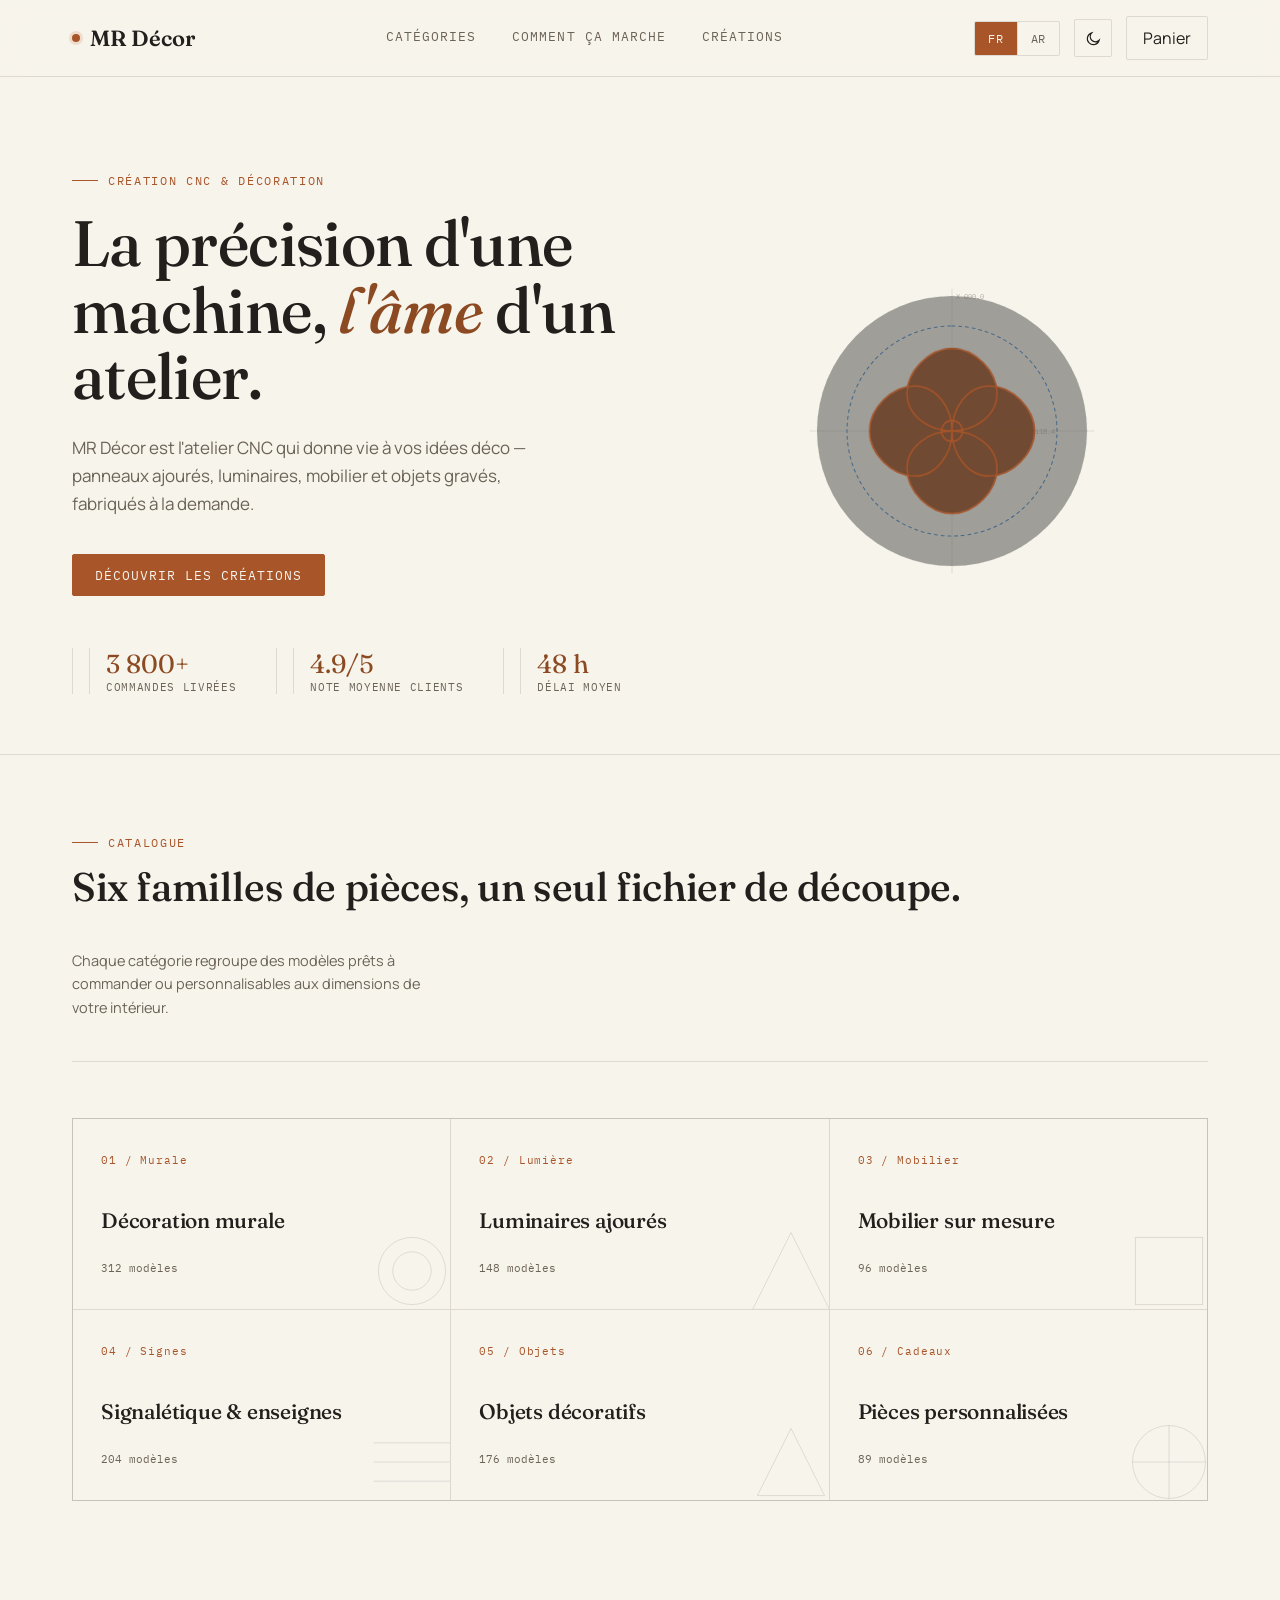
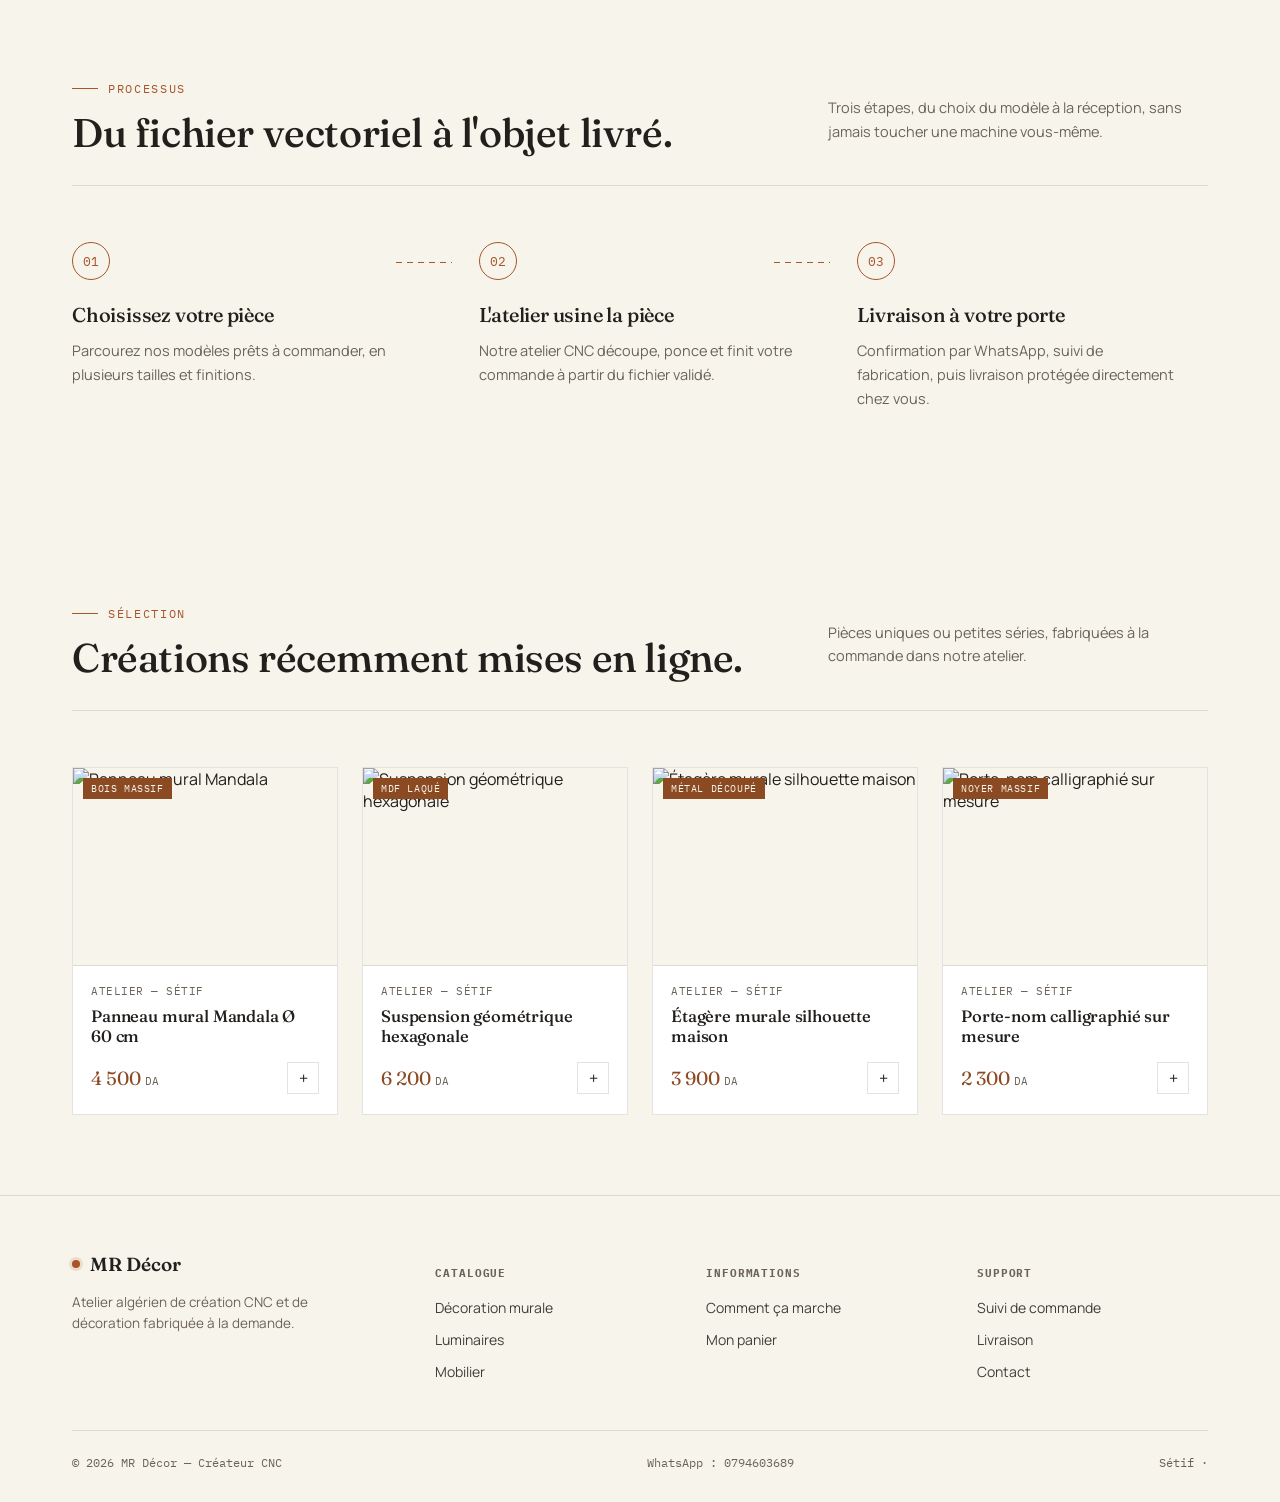
==== index.html @ 7116a019 "Add files via upload" ====
<!DOCTYPE html>
<html lang="fr" dir="ltr">
<head>
<meta charset="UTF-8">
<meta name="viewport" content="width=device-width, initial-scale=1.0">
<title>MR Décor — Création CNC & décoration</title>
<link rel="icon" type="image/png"  href="images/iconn.ico">
<link rel="preconnect" href="https://fonts.googleapis.com">
<link href="https://fonts.googleapis.com/css2?family=Fraunces:opsz,wght@9..144,300;9..144,400;9..144,500;9..144,600&family=IBM+Plex+Mono:wght@400;500&family=Manrope:wght@400;500;600;700&family=Markazi+Text:wght@500;600;700&family=Tajawal:wght@400;500;700&display=swap" rel="stylesheet">
<link rel="stylesheet" href="styles.css">
</head>
<body>

<header>
  <div class="wrap nav">
    <div class="logo"><span class="dot"></span>MR Décor</div>
    <nav class="links">
      <a href="#categories" data-i18n="nav.categories">Catégories</a>
      <a href="#comment" data-i18n="nav.comment">Comment ça marche</a>
      <a href="#produits" data-i18n="nav.produits">Créations</a>
    </nav>
    <div class="header-actions">
      <div class="lang-switch" role="group" aria-label="Langue">
        <button class="lang-btn active" data-lang="fr">FR</button>
        <button class="lang-btn" data-lang="ar">AR</button>
      </div>
      <button class="theme-toggle" id="themeToggle" aria-label="Changer de thème">
        <svg class="icon-moon" viewBox="0 0 24 24"><path d="M20 14.5A8.5 8.5 0 1 1 9.5 4a6.5 6.5 0 0 0 10.5 10.5z"/></svg>
        <svg class="icon-sun" viewBox="0 0 24 24"><circle cx="12" cy="12" r="4.5"/><path d="M12 2v3M12 19v3M4.2 4.2l2.1 2.1M17.7 17.7l2.1 2.1M2 12h3M19 12h3M4.2 19.8l2.1-2.1M17.7 6.3l2.1-2.1"/></svg>
      </button>
      <a class="cart-btn" href="commande.html">
        <span data-i18n="header.cart">Panier</span> <span class="cart-badge" id="cartBadge" style="display:none;">0</span>
      </a>
    </div>
    <div class="burger mono" style="font-size:12px;" data-i18n="header.menu">MENU</div>
  </div>
</header>

<section class="hero">
  <div class="wrap hero-grid">
    <div>
      <div class="eyebrow" data-i18n="hero.eyebrow">Création CNC & décoration</div>
      <h1 data-i18n="hero.title" data-i18n-html="true">La précision d'une machine, <em>l'âme</em> d'un atelier.</h1>
      <p class="lead" data-i18n="hero.lead">MR Décor est l'atelier CNC qui donne vie à vos idées déco — panneaux ajourés, luminaires, mobilier et objets gravés, fabriqués à la demande.</p>
      <div class="hero-actions">
        <a href="#produits" class="btn solid" data-i18n="hero.cta1">Découvrir les créations</a>
      </div>
      <div class="hero-stats">
        <div><div class="num">3 800+</div><div class="lbl" data-i18n="hero.stat1">Commandes livrées</div></div>
        <div><div class="num">4.9/5</div><div class="lbl" data-i18n="hero.stat2">Note moyenne clients</div></div>
        <div><div class="num">48 h</div><div class="lbl" data-i18n="hero.stat3">Délai moyen</div></div>
      </div>
    </div>

    <div class="hero-art">
      <svg viewBox="0 0 400 400">
        <circle class="crosshair" cx="200" cy="200" r="180" stroke-dasharray="2 6"/>
        <line class="crosshair" x1="200" y1="10" x2="200" y2="390"/>
        <line class="crosshair" x1="10" y1="200" x2="390" y2="200"/>
        <text class="coord" x="205" y="24">X 000.0</text>
        <text class="coord" x="300" y="204">Y 118.4</text>
        <path class="toolpath" d="M200,60 A140,140 0 0 1 340,200 A140,140 0 0 1 200,340 A140,140 0 0 1 60,200 A140,140 0 0 1 200,60 Z"/>
        <path class="rosace-fill" d="M200,90 C230,90 260,120 260,150 C260,180 230,200 200,200 C170,200 140,180 140,150 C140,120 170,90 200,90 Z
          M200,200 C230,200 260,220 260,250 C260,280 230,310 200,310 C170,310 140,280 140,250 C140,220 170,200 200,200 Z
          M90,200 C90,170 120,140 150,140 C180,140 200,170 200,200 C200,230 180,260 150,260 C120,260 90,230 90,200 Z
          M200,200 C200,170 220,140 250,140 C280,140 310,170 310,200 C310,230 280,260 250,260 C220,260 200,230 200,200 Z"/>
        <path class="cutline" d="M200,90 C230,90 260,120 260,150 C260,180 230,200 200,200 C170,200 140,180 140,150 C140,120 170,90 200,90 Z
          M200,200 C230,200 260,220 260,250 C260,280 230,310 200,310 C170,310 140,280 140,250 C140,220 170,200 200,200 Z
          M90,200 C90,170 120,140 150,140 C180,140 200,170 200,200 C200,230 180,260 150,260 C120,260 90,230 90,200 Z
          M200,200 C200,170 220,140 250,140 C280,140 310,170 310,200 C310,230 280,260 250,260 C220,260 200,230 200,200 Z
          M200,200 m-14,0 a14,14 0 1,0 28,0 a14,14 0 1,0 -28,0"/>
      </svg>
    </div>
  </div>
</section>













<section class="section tight" id="categories">
  <div class="wrap">
    <div class="sec-head reveal">
      <div><div class="eyebrow" data-i18n="cat.eyebrow">Catalogue</div><h2 data-i18n="cat.title">Six familles de pièces, un seul fichier de découpe.</h2></div>
      <p data-i18n="cat.desc">Chaque catégorie regroupe des modèles prêts à commander ou personnalisables aux dimensions de votre intérieur.</p>
    </div>
    <div class="cat-grid reveal">
      <a href="#produits" class="cat-card"><div class="idx" data-i18n="cat.1.idx">01 / Murale</div><h3 data-i18n="cat.1.title">Décoration murale</h3><div class="n" data-i18n="cat.1.n">312 modèles</div><svg viewBox="0 0 100 100"><circle cx="50" cy="50" r="35"/><circle cx="50" cy="50" r="20"/></svg></a>
      <a href="#produits" class="cat-card"><div class="idx" data-i18n="cat.2.idx">02 / Lumière</div><h3 data-i18n="cat.2.title">Luminaires ajourés</h3><div class="n" data-i18n="cat.2.n">148 modèles</div><svg viewBox="0 0 100 100"><polygon points="50,10 90,90 10,90"/></svg></a>
      <a href="#produits" class="cat-card"><div class="idx" data-i18n="cat.3.idx">03 / Mobilier</div><h3 data-i18n="cat.3.title">Mobilier sur mesure</h3><div class="n" data-i18n="cat.3.n">96 modèles</div><svg viewBox="0 0 100 100"><rect x="15" y="15" width="70" height="70"/></svg></a>
      <a href="#produits" class="cat-card"><div class="idx" data-i18n="cat.4.idx">04 / Signes</div><h3 data-i18n="cat.4.title">Signalétique & enseignes</h3><div class="n" data-i18n="cat.4.n">204 modèles</div><svg viewBox="0 0 100 100"><line x1="10" y1="30" x2="90" y2="30"/><line x1="10" y1="50" x2="90" y2="50"/><line x1="10" y1="70" x2="90" y2="70"/></svg></a>
      <a href="#produits" class="cat-card"><div class="idx" data-i18n="cat.5.idx">05 / Objets</div><h3 data-i18n="cat.5.title">Objets décoratifs</h3><div class="n" data-i18n="cat.5.n">176 modèles</div><svg viewBox="0 0 100 100"><path d="M50 15 L85 85 L15 85 Z"/></svg></a>
      <a href="#produits" class="cat-card"><div class="idx" data-i18n="cat.6.idx">06 / Cadeaux</div><h3 data-i18n="cat.6.title">Pièces personnalisées</h3><div class="n" data-i18n="cat.6.n">89 modèles</div><svg viewBox="0 0 100 100"><circle cx="50" cy="50" r="38"/><line x1="50" y1="12" x2="50" y2="88"/><line x1="12" y1="50" x2="88" y2="50"/></svg></a>
    </div>
  </div>
</section>

<section class="section" id="comment">
  <div class="wrap">
    <div class="sec-head reveal">
      <div><div class="eyebrow" data-i18n="comment.eyebrow">Processus</div><h2 data-i18n="comment.title">Du fichier vectoriel à l'objet livré.</h2></div>
      <p data-i18n="comment.desc">Trois étapes, du choix du modèle à la réception, sans jamais toucher une machine vous-même.</p>
    </div>
    <div class="steps reveal">
      <div class="step"><div class="num">01</div><h3 data-i18n="step.1.title">Choisissez votre pièce</h3><p data-i18n="step.1.desc">Parcourez nos modèles prêts à commander, en plusieurs tailles et finitions.</p></div>
      <div class="step"><div class="num">02</div><h3 data-i18n="step.2.title">L'atelier usine la pièce</h3><p data-i18n="step.2.desc">Notre atelier CNC découpe, ponce et finit votre commande à partir du fichier validé.</p></div>
      <div class="step"><div class="num">03</div><h3 data-i18n="step.3.title">Livraison à votre porte</h3><p data-i18n="step.3.desc">Confirmation par WhatsApp, suivi de fabrication, puis livraison protégée directement chez vous.</p></div>
    </div>
  </div>
</section>

<section class="section tight" id="produits">
  <div class="wrap">
    <div class="sec-head reveal">
      <div><div class="eyebrow" data-i18n="prod.eyebrow">Sélection</div><h2 data-i18n="prod.title">Créations récemment mises en ligne.</h2></div>
      <p data-i18n="prod.desc">Pièces uniques ou petites séries, fabriquées à la commande dans notre atelier.</p>
    </div>

    <div class="prod-grid reveal">
      <div class="prod-card">
        <div class="prod-thumb"><span class="prod-tag" data-i18n-prod="p1.tag">Bois massif</span>
          <img src="images/produit-1.jpg" alt="Panneau mural Mandala"></div>
        <div class="prod-body">
          <div class="maker">Atelier  — Sétif</div>
          <h3 data-i18n-prod="p1.name">Panneau mural Mandala Ø 60 cm</h3>
          <div class="prod-foot"><div class="price">4 500 <small>DA</small></div>
            <a class="add" href="commande.html?id=p1">+</a>
          </div>
        </div>
      </div>

      <div class="prod-card">
        <div class="prod-thumb"><span class="prod-tag" data-i18n-prod="p2.tag">MDF laqué</span>
          <img src="images/produit-2.jpg" alt="Suspension géométrique hexagonale"></div>
        <div class="prod-body">
          <div class="maker">Atelier  — Sétif</div>
          <h3 data-i18n-prod="p2.name">Suspension géométrique hexagonale</h3>
          <div class="prod-foot"><div class="price">6 200 <small>DA</small></div>
            <a class="add" href="commande.html?id=p2">+</a>
          </div>
        </div>
      </div>

      <div class="prod-card">
        <div class="prod-thumb"><span class="prod-tag" data-i18n-prod="p3.tag">Métal découpé</span>
          <img src="images/produit-3.jpg" alt="Étagère murale silhouette maison"></div>
        <div class="prod-body">
          <div class="maker">Atelier  — Sétif</div>
          <h3 data-i18n-prod="p3.name">Étagère murale silhouette maison</h3>
          <div class="prod-foot"><div class="price">3 900 <small>DA</small></div>
            <a class="add" href="commande.html?id=p3">+</a>
          </div>
        </div>
      </div>

      <div class="prod-card">
        <div class="prod-thumb"><span class="prod-tag" data-i18n-prod="p4.tag">Noyer massif</span>
          <img src="images/produit-4.jpg" alt="Porte-nom calligraphié sur mesure"></div>
        <div class="prod-body">
          <div class="maker">Atelier  — Sétif</div>
          <h3 data-i18n-prod="p4.name">Porte-nom calligraphié sur mesure</h3>
          <div class="prod-foot"><div class="price">2 300 <small>DA</small></div>
            <a class="add" href="commande.html?id=p4">+</a>
          </div>
        </div>
      </div>
    </div>
  </div>
</section>

<footer>
  <div class="wrap">
    <div class="foot-grid">
      <div>
        <div class="logo" style="font-size:19px;"><span class="dot"></span>MR Décor</div>
        <p style="color:var(--paper-dim); font-size:13.5px; margin-top:16px; max-width:280px; line-height:1.6;" data-i18n="footer.desc">Atelier algérien de création CNC et de décoration fabriquée à la demande.</p>
      </div>
      <div><h4 data-i18n="footer.col1">Catalogue</h4><ul>
        <li><a href="#categories" data-i18n="footer.col1.l1">Décoration murale</a></li>
        <li><a href="#categories" data-i18n="footer.col1.l2">Luminaires</a></li>
        <li><a href="#categories" data-i18n="footer.col1.l3">Mobilier</a></li>
      </ul></div>
      <div><h4 data-i18n="footer.col2">Informations</h4><ul>
        <li><a href="#comment" data-i18n="footer.col2.l2">Comment ça marche</a></li>
        <li><a href="commande.html" data-i18n="footer.col2.l4">Mon panier</a></li>
      </ul></div>
      <div><h4 data-i18n="footer.col3">Support</h4><ul>
        <li><a href="#" data-i18n="footer.col3.l1">Suivi de commande</a></li>
        <li><a href="#" data-i18n="footer.col3.l2">Livraison</a></li>
        <li><a href="#" data-i18n="footer.col3.l3">Contact</a></li>
      </ul></div>
    </div>
    <div class="foot-bottom">
      <span data-i18n="footer.copy">© 2026 MR Décor — Créateur CNC</span>
     <span data-i18n="footer.number">WhatsApp : 0794603689</span>

      <span data-i18n="footer.cities">Sétif ·</span>
    </div>
  </div>
</footer>

<script src="script.js"></script>

</body>
</html>
---- styles.css ----
:root{
    --graphite:#F7F4EC;
    --graphite-2:#FFFFFF;
    --paper:#221F1C;
    --paper-dim:#6B6357;
    --copper:#A8552A;
    --copper-soft:#8C4A22;
    --blueprint:#3E6488;
    --walnut:#6B4126;
    --line:rgba(34,31,28,0.12);
    --ok:#4F7A49;
    --err:#B5453F;
    --header-bg:rgba(247,244,236,0.88);
    --overlay-bg:rgba(20,18,15,0.45);
    --card-light-bg:#F3EEE3;
    --card-light-ink:#221F1C;
    --card-light-ink-dim:#5B5347;
    --radius:2px;
  }
  html[data-theme="dark"]{
    --graphite:#17181A;
    --graphite-2:#1F2124;
    --paper:#EFEAE0;
    --paper-dim:#D9D2C2;
    --copper:#C97D4B;
    --copper-soft:#E3B48C;
    --blueprint:#5C82A3;
    --walnut:#7A4E30;
    --line:rgba(239,234,224,0.14);
    --ok:#8FAF8A;
    --err:#C97D7D;
    --header-bg:rgba(23,24,26,0.88);
    --overlay-bg:rgba(10,10,10,0.55);
    --card-light-bg:#F3EEE3;
    --card-light-ink:#221F1C;
    --card-light-ink-dim:#5B5347;
  }
  *{box-sizing:border-box;}
  html{scroll-behavior:smooth;}
  body{margin:0;background:var(--graphite);color:var(--paper);font-family:'Manrope',sans-serif;-webkit-font-smoothing:antialiased;}
  h1,h2,h3,.display{font-family:'Fraunces',serif;font-weight:500;letter-spacing:-0.01em;margin:0;}
  .mono{font-family:'IBM Plex Mono',monospace;letter-spacing:0.06em;text-transform:uppercase;}
  a{color:inherit;text-decoration:none;}
  img{max-width:100%;display:block;}
  .wrap{max-width:1200px;margin:0 auto;padding:0 32px;}
  @media(max-width:640px){.wrap{padding:0 20px;}}
  @media (prefers-reduced-motion: reduce){*{animation-duration:0.01ms !important; transition-duration:0.01ms !important;}}
  button{font-family:inherit;}
  input,select,textarea{
    font-family:'Manrope',sans-serif; font-size:14px;
    background:var(--graphite); color:var(--paper);
    border:1px solid var(--line); border-radius:var(--radius);
    padding:12px 14px; width:100%; outline:none;
    transition:border-color .2s;
  }
  input:focus,select:focus,textarea:focus{border-color:var(--copper);}
  label{font-family:'IBM Plex Mono',monospace; font-size:11px; text-transform:uppercase; letter-spacing:0.06em; color:var(--paper-dim); display:block; margin-bottom:8px;}
  .field{margin-bottom:18px;}
  .field-row{display:grid; grid-template-columns:1fr 1fr; gap:16px;}
  @media(max-width:520px){.field-row{grid-template-columns:1fr;}}

  /* ---------- Header ---------- */
  header{position:sticky; top:0; z-index:50; background:var(--header-bg); backdrop-filter:blur(10px); border-bottom:1px solid var(--line);}
  .nav{display:flex; align-items:center; justify-content:space-between; height:76px; gap:20px;}
  .logo{font-family:'Fraunces',serif; font-size:22px; font-weight:600; display:flex; align-items:center; gap:10px;}
  .logo .dot{width:8px;height:8px;border-radius:50%;background:var(--copper);box-shadow:0 0 0 3px rgba(201,125,75,0.2);}
  nav.links{display:flex; gap:36px; align-items:center;}
  nav.links a{font-size:13px; font-family:'IBM Plex Mono',monospace; text-transform:uppercase; letter-spacing:0.08em; color:var(--paper-dim); position:relative; padding-bottom:4px; transition:color .2s;}
  nav.links a:hover{color:var(--paper);}
  nav.links a::after{content:'';position:absolute; left:0; bottom:0; height:1px; width:0; background:var(--copper); transition:width .25s ease;}
  nav.links a:hover::after{width:100%;}
  .btn{font-family:'IBM Plex Mono',monospace; font-size:12.5px; text-transform:uppercase; letter-spacing:0.08em; padding:12px 22px; border:1px solid var(--copper); color:var(--copper); border-radius:var(--radius); display:inline-flex; align-items:center; gap:8px; transition:background .2s, color .2s, transform .2s; cursor:pointer; background:transparent;}
  .btn:hover{background:var(--copper); color:var(--graphite); transform:translateY(-1px);}
  .btn.solid{background:var(--copper); color:var(--graphite);}
  .btn.solid:hover{background:var(--copper-soft); border-color:var(--copper-soft);}
  .btn.ghost{border-color:var(--line); color:var(--paper);}
  .btn.ghost:hover{border-color:var(--paper); background:transparent; color:var(--paper);}
  .btn.block{width:100%; justify-content:center;}
  .btn[disabled]{opacity:0.4; cursor:not-allowed; pointer-events:none;}
  .header-actions{display:flex; gap:14px; align-items:center;}
  .cart-btn{position:relative; display:flex; align-items:center; gap:8px; padding:10px 16px; border:1px solid var(--line); border-radius:var(--radius); cursor:pointer; background:transparent; color:var(--paper); transition:border-color .2s;}
  .cart-btn:hover{border-color:var(--copper);}
  .cart-badge{position:absolute; top:-7px; right:-7px; background:var(--copper); color:var(--graphite); font-family:'IBM Plex Mono',monospace; font-size:10px; min-width:18px; height:18px; border-radius:50%; display:flex; align-items:center; justify-content:center; padding:0 4px;}
  .burger{display:none;}
  @media(max-width:900px){nav.links{display:none;} .burger{display:block;}}

  /* ---------- Hero ---------- */
  .hero{position:relative; padding:96px 0 60px; overflow:hidden; border-bottom:1px solid var(--line);}
  .hero-grid{display:grid; grid-template-columns:1.05fr 0.95fr; gap:60px; align-items:center;}
  @media(max-width:900px){.hero-grid{grid-template-columns:1fr; gap:40px;}}
  .eyebrow{font-family:'IBM Plex Mono',monospace; font-size:12px; text-transform:uppercase; letter-spacing:0.14em; color:var(--copper); display:flex; align-items:center; gap:10px; margin-bottom:22px;}
  .eyebrow::before{content:'';width:26px;height:1px;background:var(--copper);}
  .hero h1{font-size:clamp(38px,5.4vw,64px); line-height:1.04; color:var(--paper);}
  .hero h1 em{font-style:italic; color:var(--copper-soft);}
  .hero p.lead{margin-top:24px; font-size:17px; line-height:1.65; color:var(--paper-dim); max-width:480px;}
  .hero-actions{margin-top:36px; display:flex; gap:16px; flex-wrap:wrap;}
  .hero-stats{margin-top:52px; display:flex; gap:40px; flex-wrap:wrap;}
  .hero-stats div{border-left:1px solid var(--line); padding-left:16px;}
  .hero-stats .num{font-family:'Fraunces',serif; font-size:26px; color:var(--copper-soft);}
  .hero-stats .lbl{font-family:'IBM Plex Mono',monospace; font-size:11px; color:var(--paper-dim); text-transform:uppercase; letter-spacing:0.06em;}
  .hero-art{position:relative; aspect-ratio:1/1; max-width:520px; margin:0 auto;}
  .hero-art svg{width:100%; height:100%;}
  .toolpath{fill:none; stroke:var(--blueprint); stroke-width:1.4; stroke-dasharray:4 5; stroke-linecap:round; opacity:0.9;}
  .cutline{fill:none; stroke:var(--copper); stroke-width:2; stroke-linecap:round; stroke-linejoin:round; stroke-dasharray:1400; stroke-dashoffset:1400; animation:draw 3.2s ease forwards 0.4s;}
  @keyframes draw{ to{ stroke-dashoffset:0; } }
  .rosace-fill{fill:var(--walnut); opacity:0; animation:fadeIn 1.2s ease forwards 3.4s;}
  @keyframes fadeIn{ to{opacity:0.9;} }
  .crosshair{stroke:var(--paper-dim); stroke-width:0.6; opacity:0.35;}
  .coord{font-family:'IBM Plex Mono',monospace; font-size:9px; fill:var(--paper-dim); opacity:0.5;}

  /*  Section  */
  .section{padding:100px 0;}
  .section.tight{padding:80px 0;}
  .sec-head{display:flex; justify-content:space-between; align-items:flex-end; gap:24px; margin-bottom:56px; flex-wrap:wrap; border-bottom:1px solid var(--line); padding-bottom:28px;}
  .sec-head .eyebrow{margin-bottom:12px;}
  .sec-head h2{font-size:clamp(28px,3.4vw,40px); color:var(--paper);}
  .sec-head p{color:var(--paper-dim); max-width:380px; font-size:14.5px; line-height:1.6;}

  /*  Categories  */
  .cat-grid{display:grid; grid-template-columns:repeat(3,1fr); gap:1px; background:var(--line); border:1px solid var(--line);}
  @media(max-width:900px){.cat-grid{grid-template-columns:repeat(2,1fr);}}
  @media(max-width:560px){.cat-grid{grid-template-columns:1fr;}}
  .cat-card{background:var(--graphite); padding:34px 28px; min-height:190px; display:flex; flex-direction:column; justify-content:space-between; transition:background .3s; position:relative; overflow:hidden;}
  .cat-card:hover{background:var(--graphite-2);}
  .cat-card .idx{font-family:'IBM Plex Mono',monospace; font-size:11px; color:var(--copper); letter-spacing:0.08em;}
  .cat-card h3{font-size:21px; margin-top:20px; color:var(--paper);}
  .cat-card .n{font-family:'IBM Plex Mono',monospace; font-size:11px; color:var(--paper-dim); margin-top:8px;}
  .cat-card svg{position:absolute; right:-10px; bottom:-10px; width:96px; height:96px; stroke:var(--line); fill:none; stroke-width:1; transition:stroke .3s, transform .5s;}
  .cat-card:hover svg{stroke:var(--copper); transform:rotate(12deg) scale(1.05);}

  /*  Steps  */
  .steps{display:grid; grid-template-columns:repeat(3,1fr); gap:0;}
  @media(max-width:800px){.steps{grid-template-columns:1fr; gap:40px;}}
  .step{padding:0 28px; position:relative;}
  .step:first-child{padding-left:0;}
  .step:not(:last-child)::after{content:''; position:absolute; top:20px; right:-1px; height:1px; width:56px; background:repeating-linear-gradient(90deg,var(--copper) 0 6px, transparent 6px 11px);}
  @media(max-width:800px){.step:not(:last-child)::after{display:none;}}
  .step .num{font-family:'IBM Plex Mono',monospace; font-size:13px; color:var(--copper); border:1px solid var(--copper); width:38px; height:38px; border-radius:50%; display:flex; align-items:center; justify-content:center;}
  .step h3{margin-top:22px; font-size:20px; color:var(--paper);}
  .step p{margin-top:12px; color:var(--paper-dim); font-size:14.5px; line-height:1.65;}

  /*  Products  */
  .prod-grid{display:grid; grid-template-columns:repeat(4,1fr); gap:24px;}
  @media(max-width:1000px){.prod-grid{grid-template-columns:repeat(2,1fr);}}
  @media(max-width:560px){.prod-grid{grid-template-columns:1fr;}}
  .prod-card{background:var(--graphite-2); border:1px solid var(--line); display:flex; flex-direction:column; transition:border-color .25s, transform .25s;}
  .prod-card:hover{border-color:var(--copper); transform:translateY(-4px);}
  .prod-thumb{aspect-ratio:4/3; position:relative; overflow:hidden; border-bottom:1px solid var(--line); display:flex; align-items:center; justify-content:center; background:var(--graphite);}
  .prod-thumb svg{width:70%; height:70%;}
  .prod-thumb img{width:100%; height:100%; object-fit:cover; display:block; transition:transform .4s ease;}
  .prod-card:hover .prod-thumb img{transform:scale(1.04);}
  .prod-tag{position:absolute; top:10px; left:10px; font-family:'IBM Plex Mono',monospace; font-size:10px; text-transform:uppercase; letter-spacing:0.06em; color:var(--graphite); background:var(--copper-soft); padding:4px 8px;}
  .prod-body{padding:18px 18px 20px;}
  .prod-body .maker{font-family:'IBM Plex Mono',monospace; font-size:10.5px; color:var(--paper-dim); text-transform:uppercase; letter-spacing:0.05em;}
  .prod-body h3{font-size:16.5px; margin-top:8px; color:var(--paper); font-weight:500;}
  .prod-foot{display:flex; justify-content:space-between; align-items:center; margin-top:16px;}
  .price{font-family:'Fraunces',serif; font-size:19px; color:var(--copper-soft);}
  .price small{font-family:'IBM Plex Mono',monospace; font-size:11px; color:var(--paper-dim);}
  .add{width:32px; height:32px; border:1px solid var(--line); display:flex; align-items:center; justify-content:center; transition:border-color .2s, background .2s; font-size:16px; color:var(--paper); cursor:pointer; background:transparent;}
  .add:hover{border-color:var(--copper); background:var(--copper); color:var(--graphite);}
  .add.added{background:var(--ok); border-color:var(--ok); color:var(--graphite);}

  /*  Footer  */
  footer{border-top:1px solid var(--line); padding:56px 0 32px;}
  .foot-grid{display:grid; grid-template-columns:1.4fr repeat(3,1fr); gap:40px;}
  @media(max-width:800px){.foot-grid{grid-template-columns:1fr 1fr;}}
  .foot-grid h4{font-family:'IBM Plex Mono',monospace; font-size:11px; text-transform:uppercase; letter-spacing:0.08em; color:var(--paper-dim); margin-bottom:16px;}
  .foot-grid ul{list-style:none; margin:0; padding:0; display:flex; flex-direction:column; gap:10px;}
  .foot-grid a{font-size:14px; color:var(--paper); opacity:0.85; transition:opacity .2s;}
  .foot-grid a:hover{opacity:1; color:var(--copper-soft);}
  .foot-bottom{margin-top:48px; padding-top:24px; border-top:1px solid var(--line); display:flex; justify-content:space-between; flex-wrap:wrap; gap:12px; font-family:'IBM Plex Mono',monospace; font-size:11.5px; color:var(--paper-dim);}

  .reveal{opacity:0; transform:translateY(18px); transition:opacity .7s ease, transform .7s ease;}
  .reveal.in{opacity:1; transform:translateY(0);}

  /*  Cart drawer  */
  .overlay{position:fixed; inset:0; background:var(--overlay-bg); opacity:0; pointer-events:none; transition:opacity .3s; z-index:90;}
  .overlay.open{opacity:1; pointer-events:auto;}
  .drawer{position:fixed; top:0; right:0; height:100%; width:420px; max-width:92vw; background:var(--graphite-2); border-left:1px solid var(--line); z-index:95; transform:translateX(100%); transition:transform .35s ease; display:flex; flex-direction:column;}
  .drawer.open{transform:translateX(0);}
  .drawer-head{display:flex; align-items:center; justify-content:space-between; padding:22px 24px; border-bottom:1px solid var(--line);}
  .drawer-head h3{font-size:19px;}
  .drawer-close{background:none; border:none; color:var(--paper); font-size:22px; cursor:pointer; line-height:1; padding:4px;}
  .drawer-body{flex:1; overflow-y:auto; padding:20px 24px;}
  .cart-empty{text-align:center; color:var(--paper-dim); font-size:13.5px; padding:60px 10px;}
  .cart-item{display:flex; gap:14px; padding:16px 0; border-bottom:1px solid var(--line);}
  .cart-item .thumb{width:56px; height:56px; background:var(--graphite); border:1px solid var(--line); flex-shrink:0; display:flex; align-items:center; justify-content:center;}
  .cart-item .thumb svg{width:60%; height:60%; stroke:var(--copper); fill:none; stroke-width:1.5;}
  .cart-item .info{flex:1; min-width:0;}
  .cart-item .name{font-size:13.5px; color:var(--paper);}
  .cart-item .unit{font-family:'IBM Plex Mono',monospace; font-size:11px; color:var(--paper-dim); margin-top:4px;}
  .qty-ctrl{display:flex; align-items:center; gap:10px; margin-top:10px;}
  .qty-ctrl button{width:22px; height:22px; border:1px solid var(--line); background:none; color:var(--paper); cursor:pointer; font-size:13px; display:flex; align-items:center; justify-content:center;}
  .qty-ctrl button:hover{border-color:var(--copper);}
  .qty-ctrl .qn{font-family:'IBM Plex Mono',monospace; font-size:12.5px; min-width:16px; text-align:center;}
  .item-remove{font-family:'IBM Plex Mono',monospace; font-size:10.5px; color:var(--paper-dim); background:none; border:none; cursor:pointer; text-decoration:underline; padding:0; margin-left:auto;}
  .item-remove:hover{color:var(--err);}
  .item-total{font-family:'Fraunces',serif; color:var(--copper-soft); font-size:14.5px; white-space:nowrap;}

  .drawer-foot{border-top:1px solid var(--line); padding:20px 24px 26px;}
  .sub-row{display:flex; justify-content:space-between; margin-bottom:6px; font-size:13.5px; color:var(--paper-dim);}
  .total-row{display:flex; justify-content:space-between; margin:14px 0 20px; font-family:'Fraunces',serif; font-size:20px; color:var(--paper);}
  .total-row span:last-child{color:var(--copper-soft);}

  .checkout-form{display:none;}
  .checkout-form.show{display:block;}
  .back-link{font-family:'IBM Plex Mono',monospace; font-size:11px; color:var(--paper-dim); background:none; border:none; cursor:pointer; display:flex; align-items:center; gap:6px; margin-bottom:18px;}
  .back-link:hover{color:var(--copper-soft);}
  .cart-list-view.hide, .cart-foot-default.hide{display:none;}

  .wa-note{display:flex; gap:10px; align-items:flex-start; font-size:12px; color:var(--paper-dim); background:var(--graphite); border:1px solid var(--line); padding:12px 14px; margin-top:14px; line-height:1.5;}
  .wa-note b{color:var(--copper-soft);}

/* 
   LANGUE ARABE — police, RTL, sélecteur de langue
    */

.lang-switch{
  display:flex; border:1px solid var(--line); border-radius:var(--radius); overflow:hidden;
}
.lang-btn{
  font-family:'IBM Plex Mono',monospace; font-size:11.5px; letter-spacing:0.06em;
  padding:9px 13px; background:transparent; color:var(--paper-dim); border:none; cursor:pointer;
  transition:background .2s, color .2s;
}
.lang-btn + .lang-btn{ border-left:1px solid var(--line); }
.lang-btn:hover{ color:var(--paper); }
.lang-btn.active{ background:var(--copper); color:var(--graphite); }

/* Police arabe : Tajawal pour le texte courant, Markazi Text pour les titres */
html[lang="ar"] body{
  font-family:'Tajawal','Manrope',sans-serif;
}
html[lang="ar"] h1,
html[lang="ar"] h2,
html[lang="ar"] h3,
html[lang="ar"] .display,
html[lang="ar"] .logo{
  font-family:'Markazi Text','Fraunces',serif;
  font-weight:700;
}
html[lang="ar"] .price{
  font-family:'Markazi Text','Fraunces',serif;
  font-weight:700;
}
html[lang="ar"] .mono,
html[lang="ar"] .eyebrow,
html[lang="ar"] .idx,
html[lang="ar"] .n,
html[lang="ar"] .num,
html[lang="ar"] .lbl,
html[lang="ar"] .maker,
html[lang="ar"] .prod-tag,
html[lang="ar"] label,
html[lang="ar"] .cart-item .unit,
html[lang="ar"] .lang-btn,
html[lang="ar"] .btn,
html[lang="ar"] .foot-grid h4,
html[lang="ar"] .foot-bottom,
html[lang="ar"] .form-note,
html[lang="ar"] .wa-note{
  font-family:'Tajawal','IBM Plex Mono',monospace;
  letter-spacing:0;
}

/*  Overrides RTL  */
html[dir="rtl"]{
  text-align:right;
}
html[dir="rtl"] .eyebrow::before{
  order:2;
}
html[dir="rtl"] .hero-stats div{
  border-left:none;
  border-right:1px solid var(--line);
  padding-left:0;
  padding-right:16px;
}
html[dir="rtl"] .step:not(:last-child)::after{
  right:auto; left:-1px;
  background:repeating-linear-gradient(270deg,var(--copper) 0 6px, transparent 6px 11px);
}
html[dir="rtl"] .item-remove{
  margin-left:0; margin-right:auto;
}
html[dir="rtl"] .cat-card svg{
  right:auto; left:-10px;
}
html[dir="rtl"] .cart-item{
  text-align:right;
}
html[dir="rtl"] .drawer{
  border-left:none;
  border-right:1px solid var(--line);
}
html[dir="rtl"] .back-link{
  flex-direction:row-reverse;
}
html[dir="rtl"] .qty-ctrl{
  flex-direction:row-reverse;
  justify-content:flex-end;
}
html[dir="rtl"] .cart-item .thumb{
  order:2;
}
html[dir="rtl"] .cart-item .item-total{
  order:0;
}

/* 
   BASCULE MODE CLAIR / MODE NUIT
    */
.theme-toggle{
  width:38px; height:38px; display:flex; align-items:center; justify-content:center;
  border:1px solid var(--line); border-radius:var(--radius); background:transparent;
  cursor:pointer; color:var(--paper); transition:border-color .2s;
}
.theme-toggle:hover{ border-color:var(--copper); }
.theme-toggle svg{ width:17px; height:17px; stroke:currentColor; fill:none; stroke-width:1.6; }
.theme-toggle .icon-moon{ display:block; }
.theme-toggle .icon-sun{ display:none; }
html[data-theme="dark"] .theme-toggle .icon-moon{ display:none; }
html[data-theme="dark"] .theme-toggle .icon-sun{ display:block; }

/* 
   PAGE DE COMMANDE AUTONOME (commande.html) */
.order-header{ display:flex; align-items:center; justify-content:space-between; padding:26px 0; }
.order-header .back{ font-family:'IBM Plex Mono',monospace; font-size:12px; text-transform:uppercase; letter-spacing:0.06em; color:var(--paper-dim); display:flex; align-items:center; gap:8px; }
.order-header .back:hover{ color:var(--copper); }
.order-title{ padding:20px 0 40px; border-bottom:1px solid var(--line); margin-bottom:44px; }
.order-title h1{ font-size:clamp(28px,3.6vw,42px); }
.order-title p{ color:var(--paper-dim); margin-top:10px; font-size:14.5px; }

.order-grid{ display:grid; grid-template-columns:1.2fr 0.95fr; gap:48px; align-items:start; padding-bottom:100px; }
@media(max-width:900px){ .order-grid{ grid-template-columns:1fr; } }

.order-items{ border:1px solid var(--line); background:var(--graphite-2); }
.order-items .cart-item{ padding:20px; }
.order-items .cart-item .thumb{ width:72px; height:72px; }
.order-items .cart-item .name{ font-size:15px; }

.order-empty{ text-align:center; padding:80px 20px; border:1px solid var(--line); background:var(--graphite-2); color:var(--paper-dim); }
.order-empty a{ color:var(--copper); text-decoration:underline; }

.order-summary{ border:1px solid var(--line); background:var(--graphite-2); padding:28px; position:sticky; top:100px; }
@media(max-width:520px){ .order-summary{ padding:20px; } }
.order-summary h3{ font-size:16px; margin-bottom:20px; }
.clear-cart-link{ font-family:'IBM Plex Mono',monospace; font-size:11px; color:var(--paper-dim); background:none; border:none; cursor:pointer; text-decoration:underline; padding:0; margin-top:14px; }
.clear-cart-link:hover{ color:var(--err); }
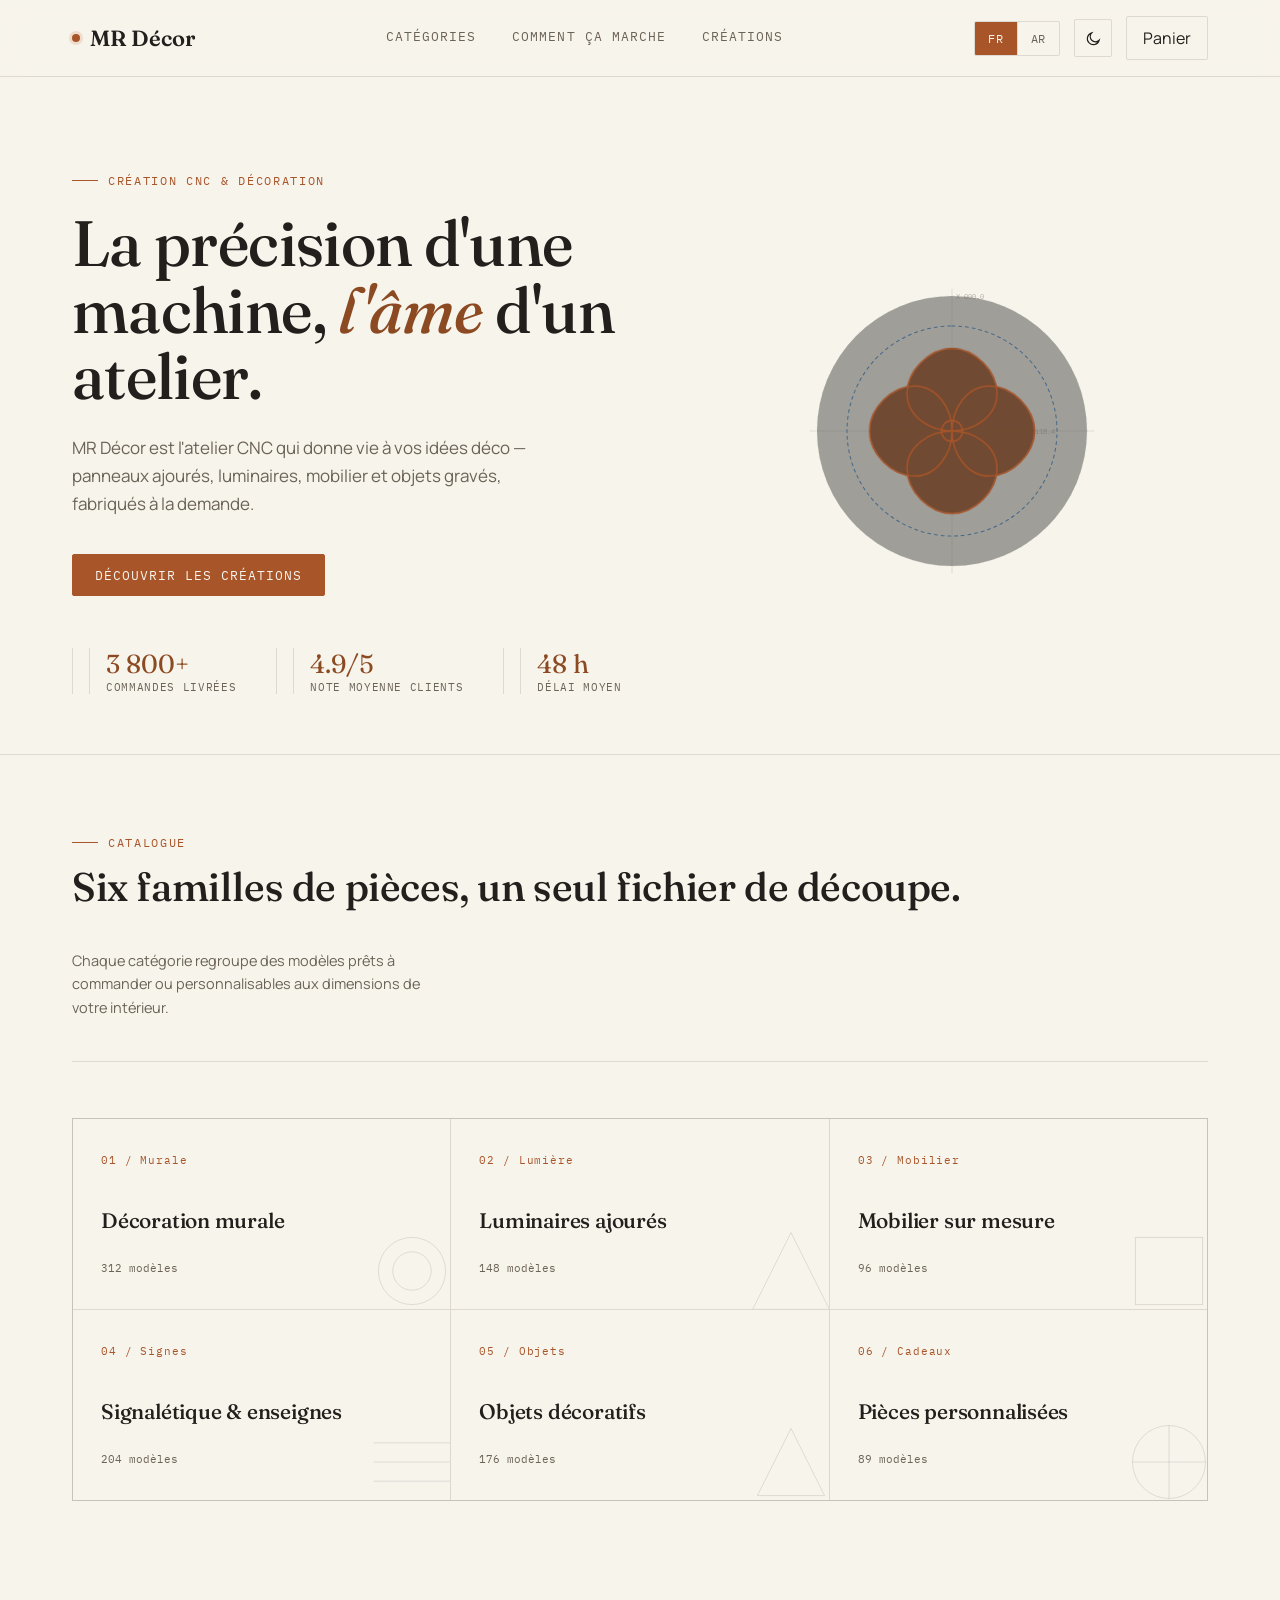
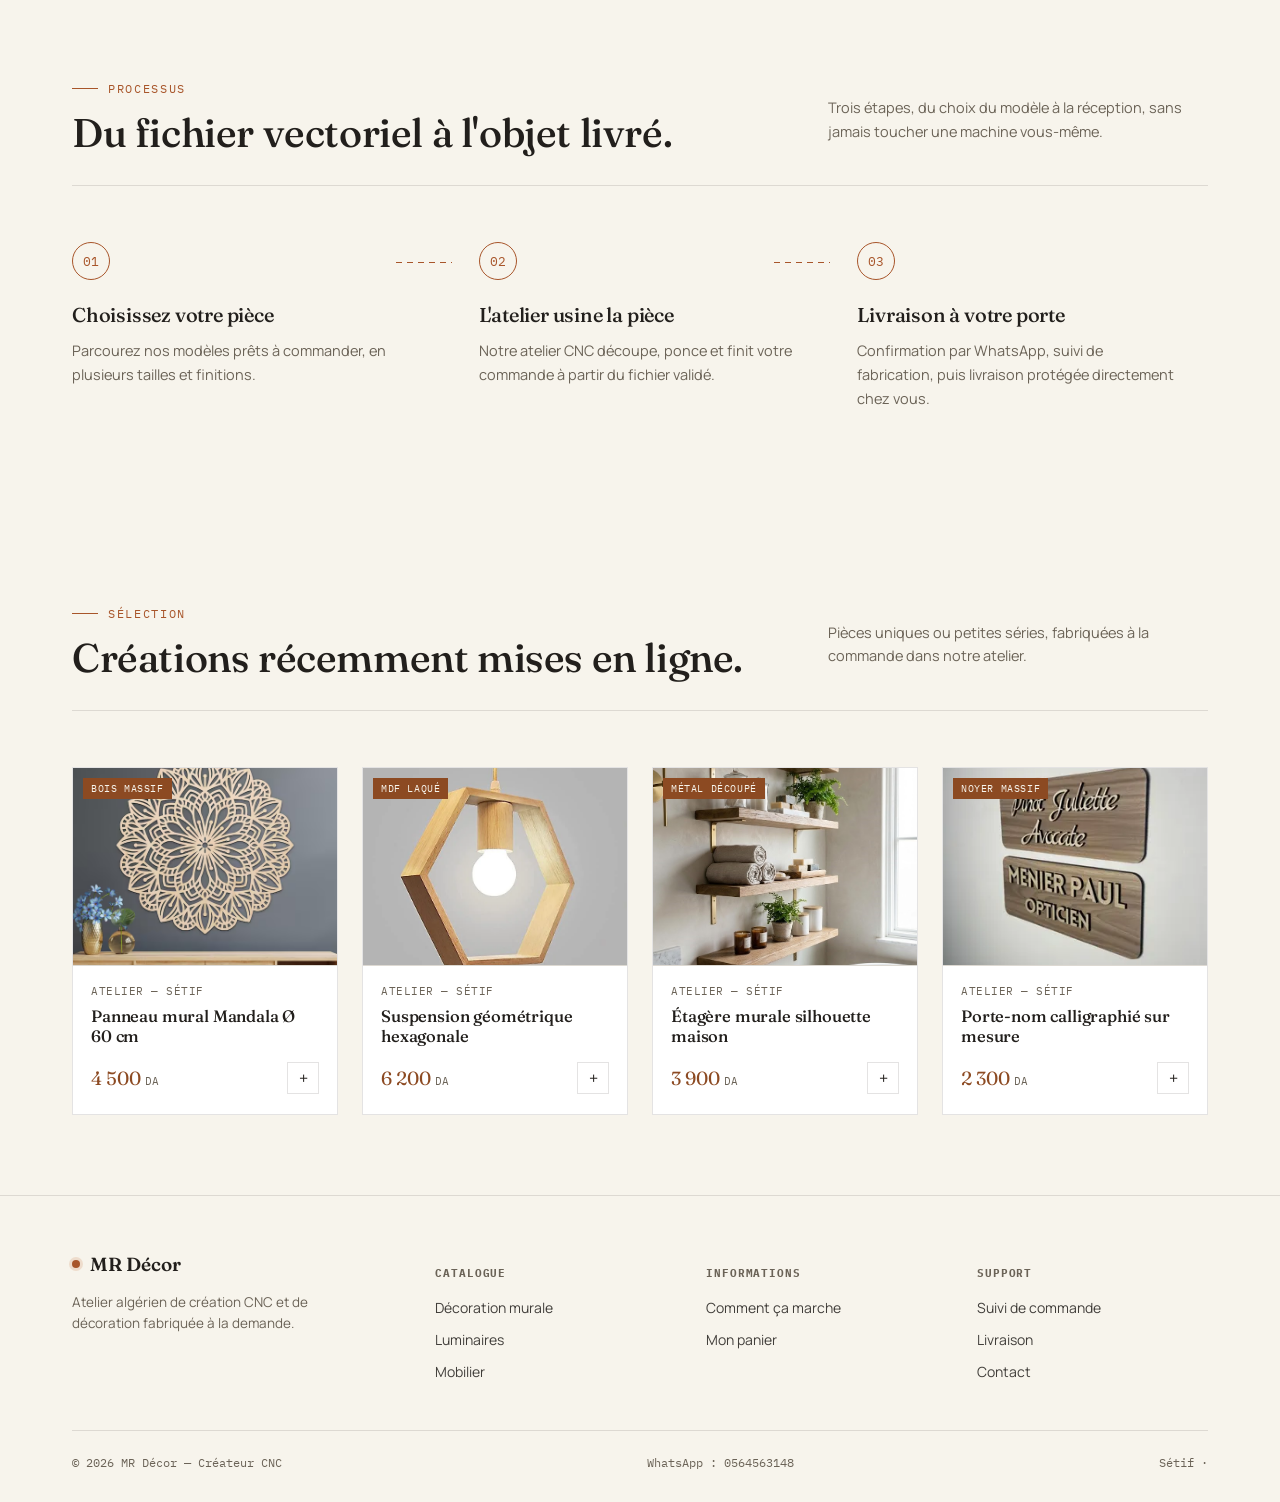
==== commit f06d2dcf: "Update index.html" ====
--- a/index.html
+++ b/index.html
@@ -200,7 +200,7 @@
     </div>
     <div class="foot-bottom">
       <span data-i18n="footer.copy">© 2026 MR Décor — Créateur CNC</span>
-     <span data-i18n="footer.number">WhatsApp : 0794603689</span>
+     <span data-i18n="footer.number">WhatsApp : 0564563148</span>
 
       <span data-i18n="footer.cities">Sétif ·</span>
     </div>
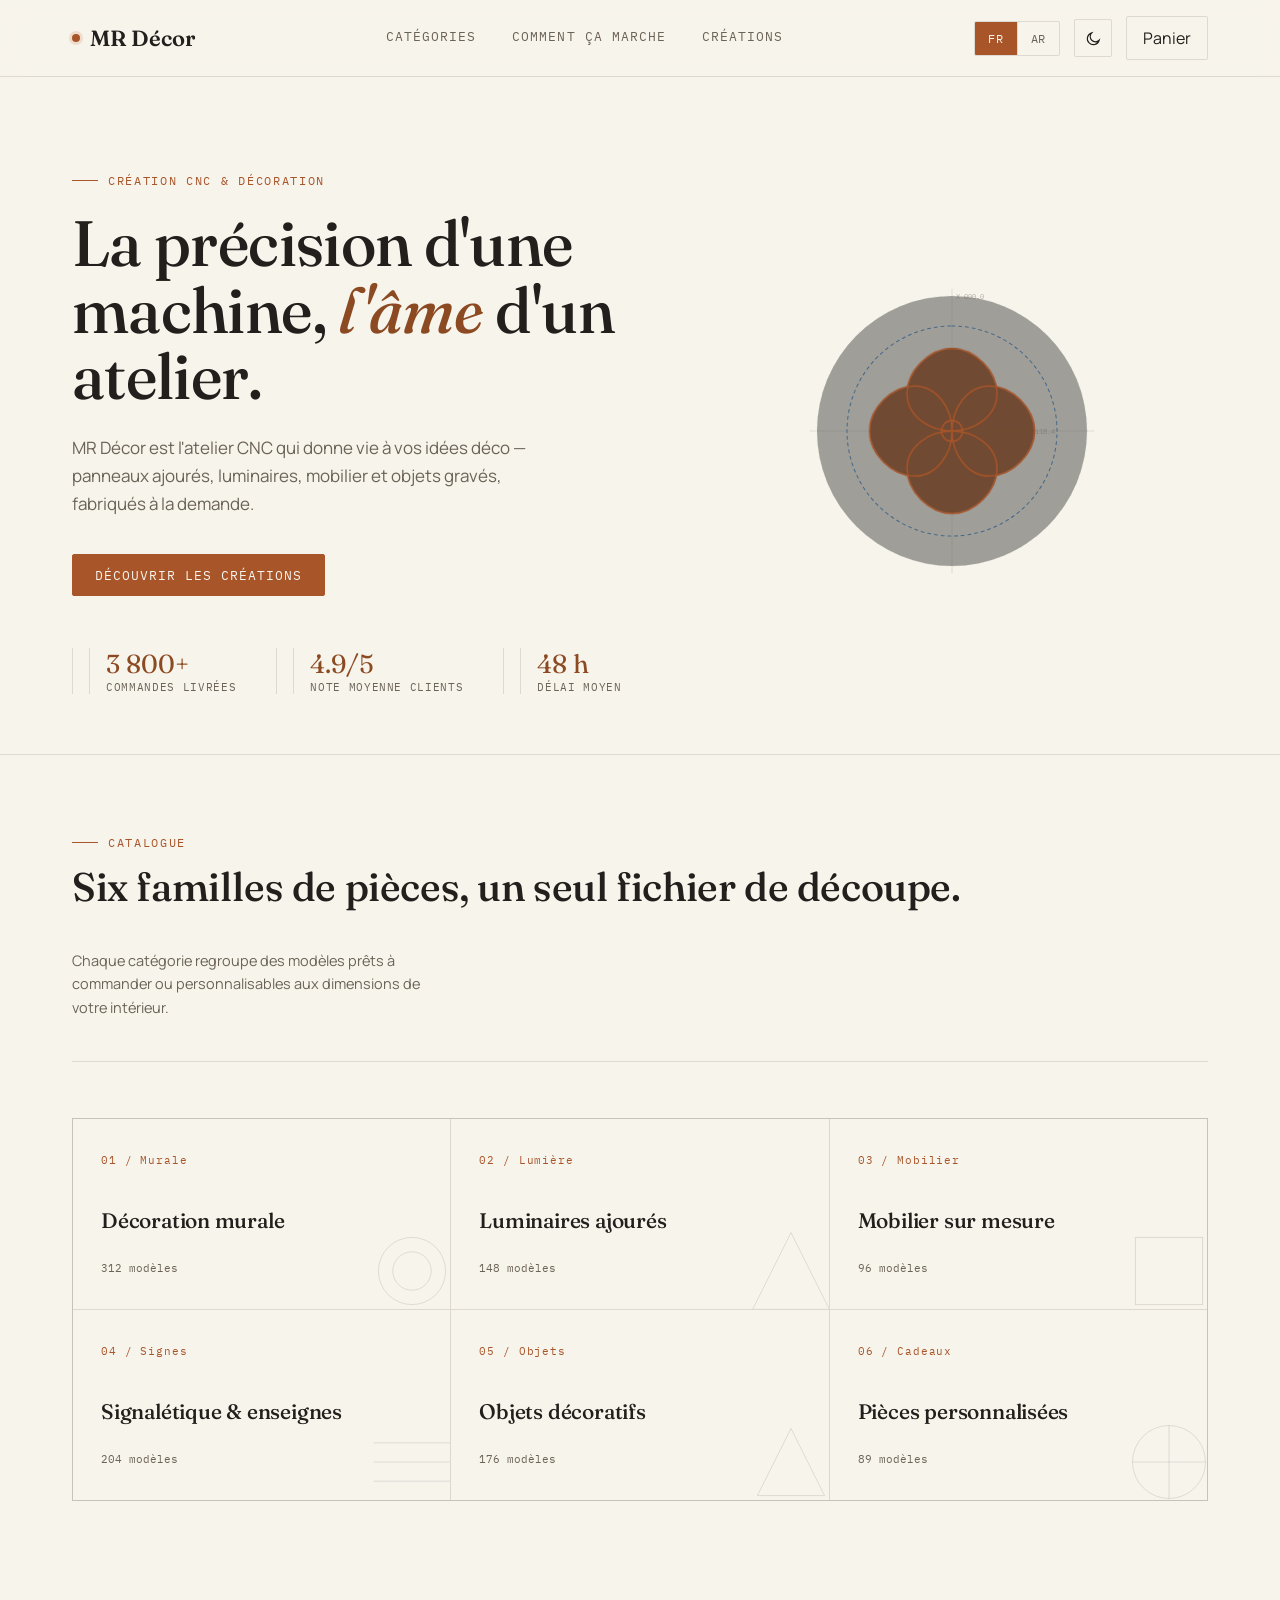
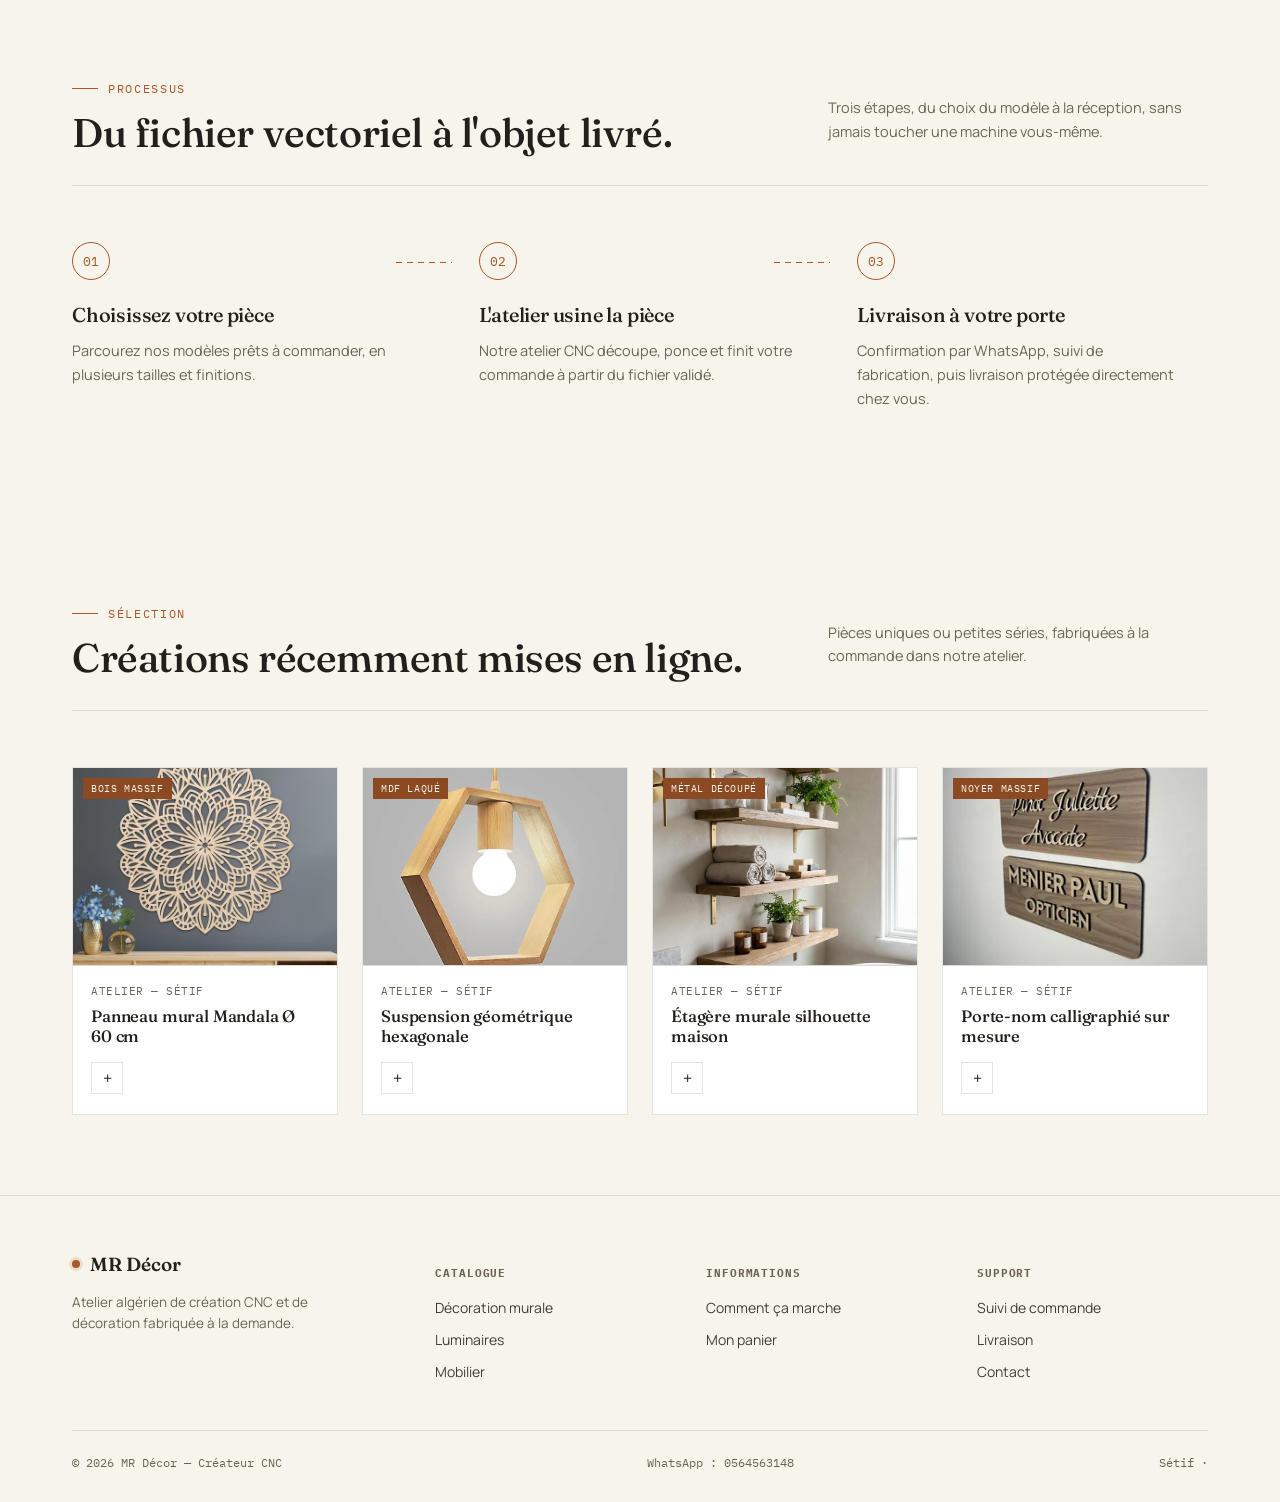
==== commit 7143e2b5: "Update index.html" ====
--- a/index.html
+++ b/index.html
@@ -131,7 +131,7 @@
         <div class="prod-body">
           <div class="maker">Atelier  — Sétif</div>
           <h3 data-i18n-prod="p1.name">Panneau mural Mandala Ø 60 cm</h3>
-          <div class="prod-foot"><div class="price">4 500 <small>DA</small></div>
+          <div class="prod-foot">
             <a class="add" href="commande.html?id=p1">+</a>
           </div>
         </div>
@@ -143,7 +143,7 @@
         <div class="prod-body">
           <div class="maker">Atelier  — Sétif</div>
           <h3 data-i18n-prod="p2.name">Suspension géométrique hexagonale</h3>
-          <div class="prod-foot"><div class="price">6 200 <small>DA</small></div>
+          <div class="prod-foot">
             <a class="add" href="commande.html?id=p2">+</a>
           </div>
         </div>
@@ -155,7 +155,7 @@
         <div class="prod-body">
           <div class="maker">Atelier  — Sétif</div>
           <h3 data-i18n-prod="p3.name">Étagère murale silhouette maison</h3>
-          <div class="prod-foot"><div class="price">3 900 <small>DA</small></div>
+          <div class="prod-foot">
             <a class="add" href="commande.html?id=p3">+</a>
           </div>
         </div>
@@ -167,7 +167,7 @@
         <div class="prod-body">
           <div class="maker">Atelier  — Sétif</div>
           <h3 data-i18n-prod="p4.name">Porte-nom calligraphié sur mesure</h3>
-          <div class="prod-foot"><div class="price">2 300 <small>DA</small></div>
+          <div class="prod-foot">
             <a class="add" href="commande.html?id=p4">+</a>
           </div>
         </div>
